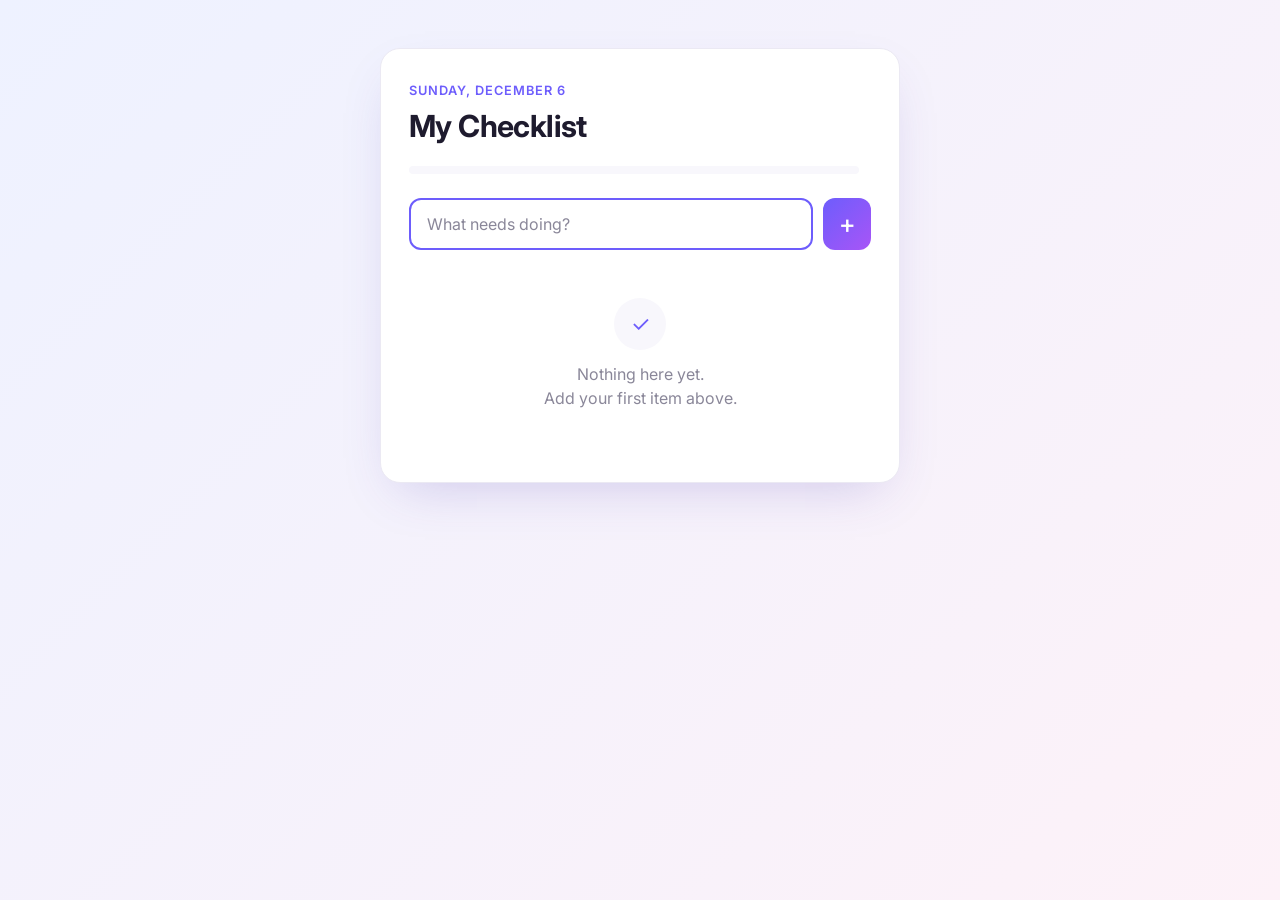
==== checklist.html @ 689a7118 "Number list items and let the checklist be renamed" ====
<!doctype html>
<html lang="en">
<head>
  <meta charset="utf-8">
  <meta name="viewport" content="width=device-width, initial-scale=1">
  <title>My Checklist</title>
  <link rel="preconnect" href="https://fonts.googleapis.com">
  <link rel="stylesheet" href="https://fonts.googleapis.com/css2?family=Inter:wght@400;500;600;700&display=swap">
  <link rel="stylesheet" href="styles.css">
  <script src="script.js" defer></script>
</head>
<body>
  <main class="card">
    <header>
      <p class="eyebrow" id="today"></p>
      <h1 id="title" title="Click to rename">My Checklist</h1>
      <div class="progress">
        <div class="progress-bar"><div class="progress-fill" id="progressFill"></div></div>
        <span class="count" id="count"></span>
      </div>
    </header>

    <form id="addForm" class="add-form">
      <input type="text" id="newItem" placeholder="What needs doing?" autocomplete="off" autofocus>
      <button class="add" type="submit" aria-label="Add item">+</button>
    </form>

    <ul id="list"></ul>

    <div class="empty" id="empty">
      <div class="empty-icon">✓</div>
      <p>Nothing here yet.<br>Add your first item above.</p>
    </div>

    <footer>
      <button class="clear" id="clearDone" type="button">Clear checked items</button>
    </footer>
  </main>
</body>
</html>
---- styles.css ----
/* ---------- Colors (light mode) ---------- */
:root {
  --bg-1: #eef2ff;
  --bg-2: #fdf2f8;
  --card: #ffffff;
  --text: #1e1b2e;
  --muted: #8a8799;
  --border: #ebe9f3;
  --row: #f8f7fc;
  --row-hover: #f1effa;
  --accent: #6d5dfc;
  --accent-2: #a855f7;
  --danger: #e5484d;
  --shadow: 0 20px 50px -20px rgba(80, 60, 180, 0.25);
}

/* ---------- Colors (dark mode) ---------- */
@media (prefers-color-scheme: dark) {
  :root {
    --bg-1: #12111c;
    --bg-2: #1b1426;
    --card: #1f1d2b;
    --text: #eceaf6;
    --muted: #8f8ba6;
    --border: #2d2a3d;
    --row: #262435;
    --row-hover: #2e2b40;
    --accent: #8b7dff;
    --accent-2: #c084fc;
    --danger: #ff6b70;
    --shadow: 0 20px 50px -20px rgba(0, 0, 0, 0.6);
  }
}

/* ---------- Page ---------- */
* { box-sizing: border-box; }

body {
  margin: 0;
  min-height: 100vh;
  padding: 48px 16px;
  background: linear-gradient(135deg, var(--bg-1), var(--bg-2));
  background-attachment: fixed;
  color: var(--text);
  font: 16px/1.5 "Inter", system-ui, -apple-system, "Segoe UI", sans-serif;
}

.card {
  max-width: 520px;
  margin: 0 auto;
  padding: 32px 28px 20px;
  background: var(--card);
  border: 1px solid var(--border);
  border-radius: 20px;
  box-shadow: var(--shadow);
}

/* ---------- Header ---------- */
.eyebrow {
  margin: 0;
  font-size: 0.8rem;
  font-weight: 600;
  letter-spacing: 0.08em;
  text-transform: uppercase;
  color: var(--accent);
}

h1 {
  margin: 4px 0 16px;
  font-size: 1.9rem;
  font-weight: 700;
  letter-spacing: -0.02em;
}

h1 {
  cursor: text;
  border-radius: 8px;
  transition: background 0.2s;
}

h1:hover { background: var(--row); }

/* Text box shown while renaming the checklist */
.title-input {
  display: block;
  width: 100%;
  margin: 4px 0 16px;
  padding: 0 6px;
  font: inherit;
  font-size: 1.9rem;
  font-weight: 700;
  letter-spacing: -0.02em;
  line-height: 1.2;
  color: var(--text);
  background: var(--card);
  border: 2px solid var(--accent);
  border-radius: 8px;
  outline: none;
}

.progress {
  display: flex;
  align-items: center;
  gap: 12px;
  margin-bottom: 24px;
}

.progress-bar {
  flex: 1;
  height: 8px;
  background: var(--row);
  border-radius: 99px;
  overflow: hidden;
}

.progress-fill {
  height: 100%;
  width: 0;
  background: linear-gradient(90deg, var(--accent), var(--accent-2));
  border-radius: 99px;
  transition: width 0.4s ease;
}

.count {
  font-size: 0.85rem;
  color: var(--muted);
  white-space: nowrap;
}

/* ---------- Add form ---------- */
.add-form {
  display: flex;
  gap: 10px;
  margin-bottom: 20px;
}

.add-form input {
  flex: 1;
  min-width: 0;
  padding: 12px 16px;
  font: inherit;
  color: var(--text);
  background: var(--row);
  border: 2px solid transparent;
  border-radius: 12px;
  transition: border-color 0.2s, background 0.2s;
}

.add-form input::placeholder { color: var(--muted); }

.add-form input:focus {
  outline: none;
  border-color: var(--accent);
  background: var(--card);
}

button {
  font: inherit;
  cursor: pointer;
  border: none;
  background: none;
}

.add {
  width: 48px;
  flex-shrink: 0;
  font-size: 1.6rem;
  font-weight: 500;
  color: #fff;
  background: linear-gradient(135deg, var(--accent), var(--accent-2));
  border-radius: 12px;
  transition: transform 0.15s, box-shadow 0.15s;
}

.add:hover {
  transform: translateY(-1px);
  box-shadow: 0 6px 16px -6px var(--accent);
}

.add:active { transform: translateY(0); }

/* ---------- List items ---------- */
ul {
  list-style: none;
  margin: 0;
  padding: 0;
}

li {
  display: flex;
  align-items: center;
  gap: 14px;
  padding: 12px 14px;
  margin-bottom: 8px;
  background: var(--row);
  border-radius: 12px;
  transition: background 0.2s;
}

li:hover { background: var(--row-hover); }

/* ⠿ drag handle */
.handle {
  flex-shrink: 0;
  margin: -4px -6px -4px -6px;
  padding: 4px 4px;
  font-size: 1.1rem;
  line-height: 1;
  color: var(--muted);
  border-radius: 6px;
  cursor: grab;
  opacity: 0.4;
  touch-action: none; /* stop the page scrolling while dragging on a phone */
  transition: opacity 0.2s, color 0.2s, background 0.2s;
}

li:hover .handle,
.handle:focus-visible { opacity: 1; }

.handle:hover { color: var(--accent); }

.handle:focus-visible {
  outline: 2px solid var(--accent);
  outline-offset: 1px;
}

/* The row being dragged lifts up */
li.dragging {
  position: relative;
  z-index: 1;
  background: var(--card);
  box-shadow: 0 10px 28px -10px rgba(60, 40, 160, 0.45), 0 0 0 2px var(--accent);
}

body.is-dragging,
body.is-dragging * {
  cursor: grabbing !important;
  user-select: none;
}

li.editing .handle { visibility: hidden; }

/* Only the item you just added slides in */
li.new { animation: pop-in 0.25s ease; }

@keyframes pop-in {
  from { opacity: 0; transform: translateY(-6px); }
  to   { opacity: 1; transform: translateY(0); }
}

/* Custom round checkbox */
li input[type="checkbox"] {
  appearance: none;
  flex-shrink: 0;
  width: 22px;
  height: 22px;
  margin: 0;
  border: 2px solid var(--muted);
  border-radius: 50%;
  cursor: pointer;
  display: grid;
  place-content: center;
  transition: background 0.2s, border-color 0.2s;
}

li input[type="checkbox"]::after {
  content: "✓";
  font-size: 0.8rem;
  font-weight: 700;
  color: #fff;
  transform: scale(0);
  transition: transform 0.15s;
}

li input[type="checkbox"]:checked {
  background: linear-gradient(135deg, var(--accent), var(--accent-2));
  border-color: transparent;
}

li input[type="checkbox"]:checked::after { transform: scale(1); }

li span {
  flex: 1;
  word-break: break-word;
  transition: color 0.2s;
}

li.done span {
  color: var(--muted);
  text-decoration: line-through;
}

/* Item number */
li span.num {
  flex: 0 0 auto;
  min-width: 1.5em;
  font-size: 0.85rem;
  font-weight: 600;
  text-align: right;
  font-variant-numeric: tabular-nums;
  color: var(--muted);
  text-decoration: none;
}

/* ✎ and ✕ buttons only show when hovering a row */
.icon-btn {
  padding: 4px 8px;
  font-size: 1rem;
  color: var(--muted);
  border-radius: 8px;
  opacity: 0;
  transition: opacity 0.2s, color 0.2s, background 0.2s;
}

li:hover .icon-btn,
.icon-btn:focus { opacity: 1; }

.edit:hover {
  color: var(--accent);
  background: color-mix(in srgb, var(--accent) 12%, transparent);
}

.remove:hover {
  color: var(--danger);
  background: color-mix(in srgb, var(--danger) 12%, transparent);
}

/* On touch screens there's no hover, so always show the buttons */
@media (hover: none) {
  .icon-btn { opacity: 1; }
}

/* Text box shown while editing an item */
.edit-input {
  flex: 1;
  min-width: 0;
  padding: 4px 8px;
  margin: -4px 0;
  font: inherit;
  color: var(--text);
  background: var(--card);
  border: 2px solid var(--accent);
  border-radius: 8px;
  outline: none;
}

/* Hide the ✎ / ✕ buttons while editing */
li.editing .icon-btn { display: none; }

/* ---------- Empty state ---------- */
.empty {
  padding: 28px 0 12px;
  text-align: center;
  color: var(--muted);
}

.empty-icon {
  width: 52px;
  height: 52px;
  margin: 0 auto 12px;
  display: grid;
  place-content: center;
  font-size: 1.4rem;
  color: var(--accent);
  background: var(--row);
  border-radius: 50%;
}

.empty p { margin: 0; }

/* ---------- Footer ---------- */
footer {
  display: flex;
  justify-content: flex-end;
  min-height: 32px;
  margin-top: 8px;
}

.clear {
  padding: 6px 10px;
  font-size: 0.85rem;
  color: var(--muted);
  border-radius: 8px;
  transition: color 0.2s, background 0.2s;
}

.clear:hover {
  color: var(--danger);
  background: color-mix(in srgb, var(--danger) 10%, transparent);
}
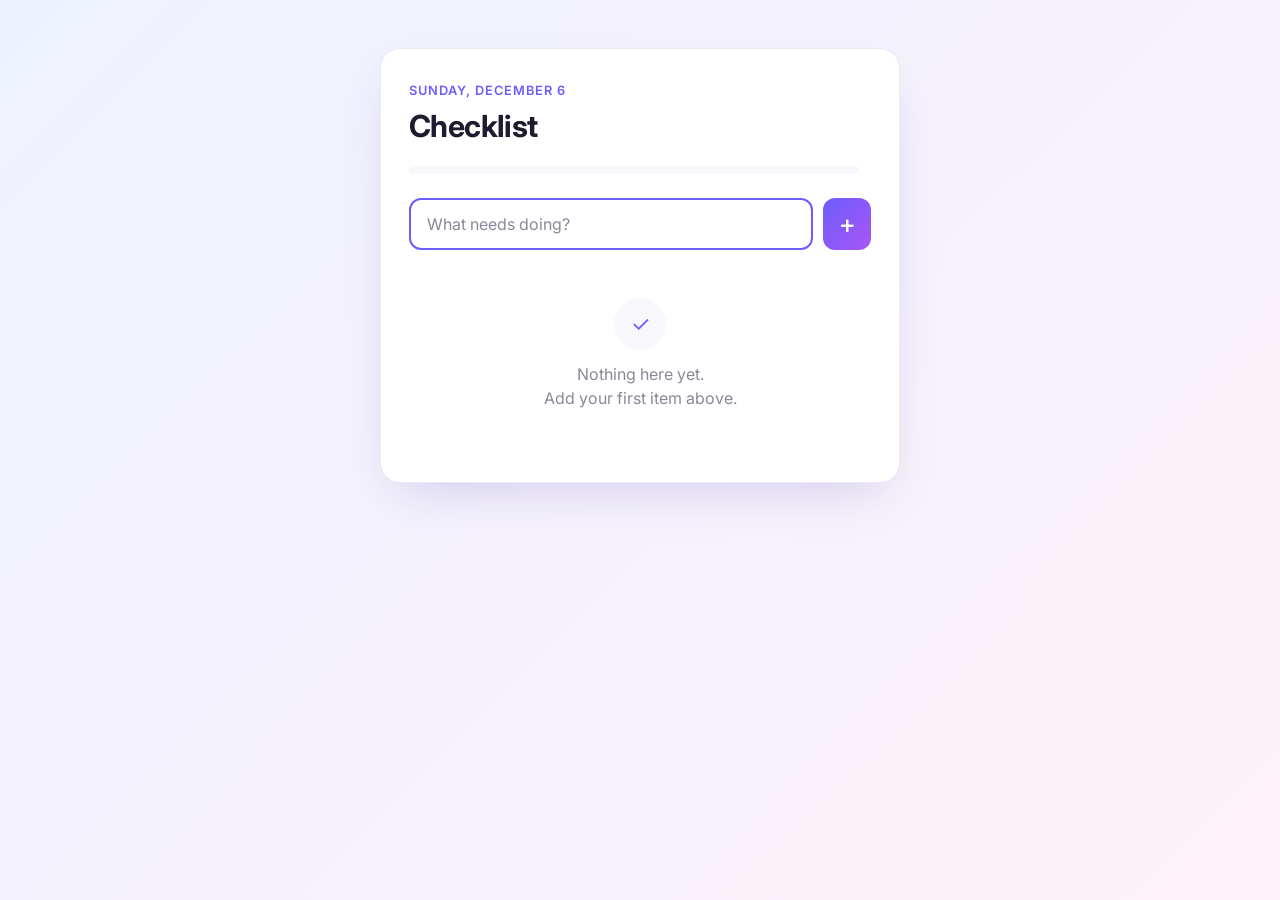
==== commit fe34ce88: "Default the list heading to Checklist Co-Authored-By: Claude Opus 5.5 <noreply@anthropic.com>" ====
--- a/checklist.html
+++ b/checklist.html
@@ -3,7 +3,16 @@
 <head>
   <meta charset="utf-8">
   <meta name="viewport" content="width=device-width, initial-scale=1">
-  <title>My Checklist</title>
+  <title>Checklist</title>
+  <meta name="description" content="A simple checklist that saves as you go and works offline.">
+  <meta name="theme-color" content="#6d5dfc">
+  <link rel="manifest" href="manifest.webmanifest">
+  <link rel="icon" type="image/png" href="icons/favicon.png">
+  <link rel="apple-touch-icon" href="icons/apple-touch-icon.png">
+  <meta name="apple-mobile-web-app-capable" content="yes">
+  <meta name="mobile-web-app-capable" content="yes">
+  <meta name="apple-mobile-web-app-title" content="Checklist">
+  <meta name="apple-mobile-web-app-status-bar-style" content="default">
   <link rel="preconnect" href="https://fonts.googleapis.com">
   <link rel="stylesheet" href="https://fonts.googleapis.com/css2?family=Inter:wght@400;500;600;700&display=swap">
   <link rel="stylesheet" href="styles.css">
@@ -13,7 +22,7 @@
   <main class="card">
     <header>
       <p class="eyebrow" id="today"></p>
-      <h1 id="title" title="Click to rename">My Checklist</h1>
+      <h1 id="title" title="Click to rename">Checklist</h1>
       <div class="progress">
         <div class="progress-bar"><div class="progress-fill" id="progressFill"></div></div>
         <span class="count" id="count"></span>
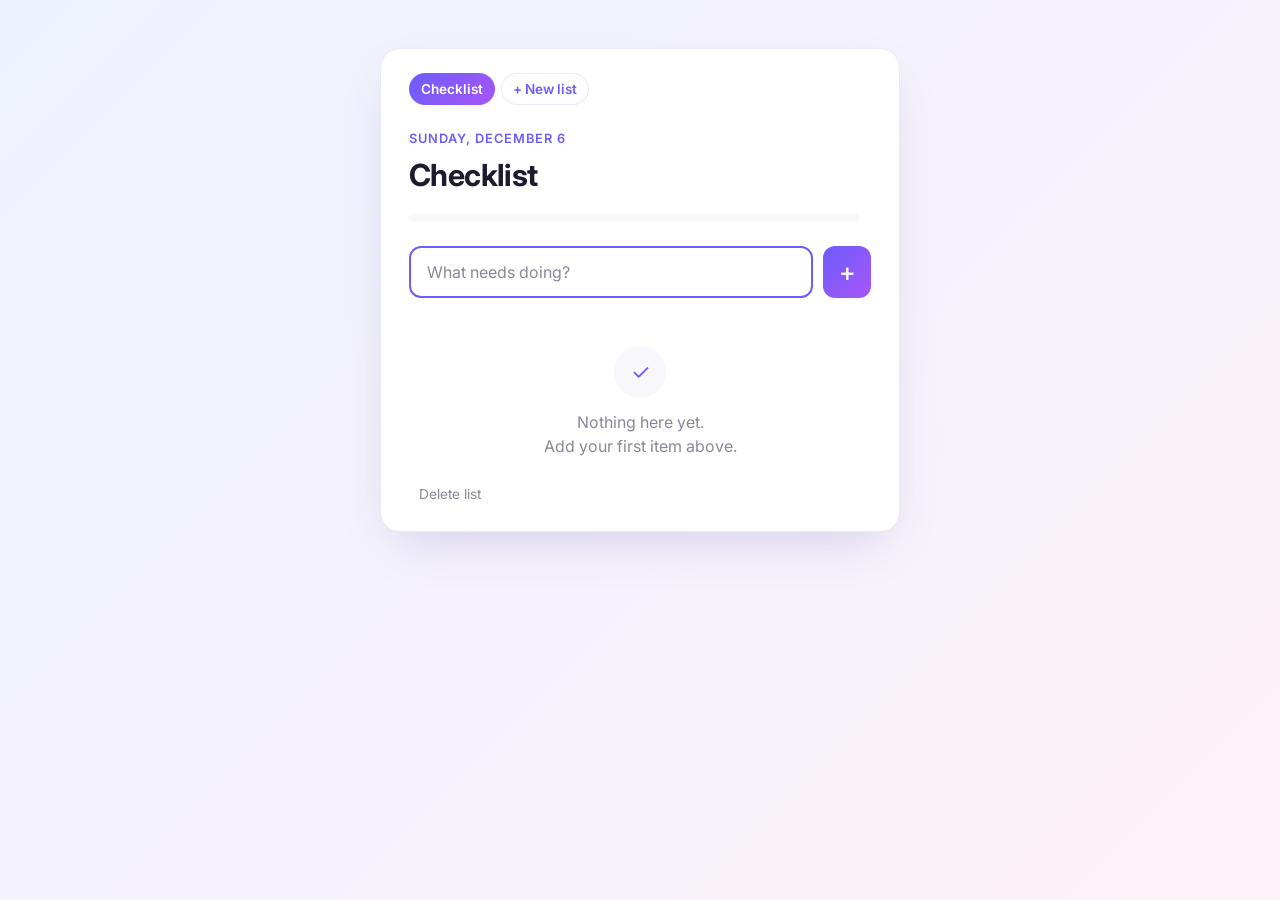
==== commit 5ddadd2e: "Support multiple lists Add tabs to switch between lists, a New list button and Delete list. Each lis" ====
--- a/checklist.html
+++ b/checklist.html
@@ -2,7 +2,7 @@
 <html lang="en">
 <head>
   <meta charset="utf-8">
-  <meta name="viewport" content="width=device-width, initial-scale=1">
+  <meta name="viewport" content="width=device-width, initial-scale=1, viewport-fit=cover">
   <title>Checklist</title>
   <meta name="description" content="A simple checklist that saves as you go and works offline.">
   <meta name="theme-color" content="#6d5dfc">
@@ -12,7 +12,7 @@
   <meta name="apple-mobile-web-app-capable" content="yes">
   <meta name="mobile-web-app-capable" content="yes">
   <meta name="apple-mobile-web-app-title" content="Checklist">
-  <meta name="apple-mobile-web-app-status-bar-style" content="default">
+  <meta name="apple-mobile-web-app-status-bar-style" content="black-translucent">
   <link rel="preconnect" href="https://fonts.googleapis.com">
   <link rel="stylesheet" href="https://fonts.googleapis.com/css2?family=Inter:wght@400;500;600;700&display=swap">
   <link rel="stylesheet" href="styles.css">
@@ -20,6 +20,8 @@
 </head>
 <body>
   <main class="card">
+    <nav class="tabs" id="tabs" aria-label="Your lists"></nav>
+
     <header>
       <p class="eyebrow" id="today"></p>
       <h1 id="title" title="Click to rename">Checklist</h1>
@@ -42,6 +44,7 @@
     </div>
 
     <footer>
+      <button class="clear" id="deleteList" type="button">Delete list</button>
       <button class="clear" id="clearDone" type="button">Clear checked items</button>
     </footer>
   </main>
--- a/styles.css
+++ b/styles.css
@@ -35,10 +35,22 @@
 /* ---------- Page ---------- */
 * { box-sizing: border-box; }
 
+/* Fill behind the iPhone status bar and home bar with the page color, not white */
+html {
+  min-height: 100%;
+  background: var(--bg-2);
+}
+
 body {
   margin: 0;
   min-height: 100vh;
-  padding: 48px 16px;
+  /* env(safe-area-inset-…) is the space taken by the iPhone notch and home bar,
+     so the card never sits underneath them */
+  padding:
+    max(48px, calc(env(safe-area-inset-top) + 24px))
+    calc(16px + env(safe-area-inset-right))
+    max(48px, calc(env(safe-area-inset-bottom) + 24px))
+    calc(16px + env(safe-area-inset-left));
   background: linear-gradient(135deg, var(--bg-1), var(--bg-2));
   background-attachment: fixed;
   color: var(--text);
@@ -53,6 +65,45 @@
   border: 1px solid var(--border);
   border-radius: 20px;
   box-shadow: var(--shadow);
+}
+
+/* ---------- List tabs ---------- */
+.tabs {
+  display: flex;
+  gap: 6px;
+  margin: -12px -4px 20px;
+  padding: 4px;
+  overflow-x: auto;        /* swipe sideways when there are lots of lists */
+  scrollbar-width: none;
+}
+.tabs::-webkit-scrollbar { display: none; }
+
+.tab {
+  flex: none;
+  max-width: 160px;
+  padding: 6px 12px;
+  font-size: 0.85rem;
+  font-weight: 600;
+  color: var(--muted);
+  background: var(--row);
+  border-radius: 999px;
+  white-space: nowrap;
+  overflow: hidden;
+  text-overflow: ellipsis; /* long names end in "…" */
+  transition: color 0.2s, background 0.2s;
+}
+.tab:hover { color: var(--text); background: var(--row-hover); }
+.tab:focus-visible { outline: 2px solid var(--accent); outline-offset: 2px; }
+
+.tab.active {
+  color: #fff;
+  background: linear-gradient(135deg, var(--accent), var(--accent-2));
+}
+
+.new-tab {
+  color: var(--accent);
+  background: transparent;
+  box-shadow: inset 0 0 0 1px var(--border);
 }
 
 /* ---------- Header ---------- */
@@ -371,7 +422,7 @@
 /* ---------- Footer ---------- */
 footer {
   display: flex;
-  justify-content: flex-end;
+  justify-content: space-between;
   min-height: 32px;
   margin-top: 8px;
 }
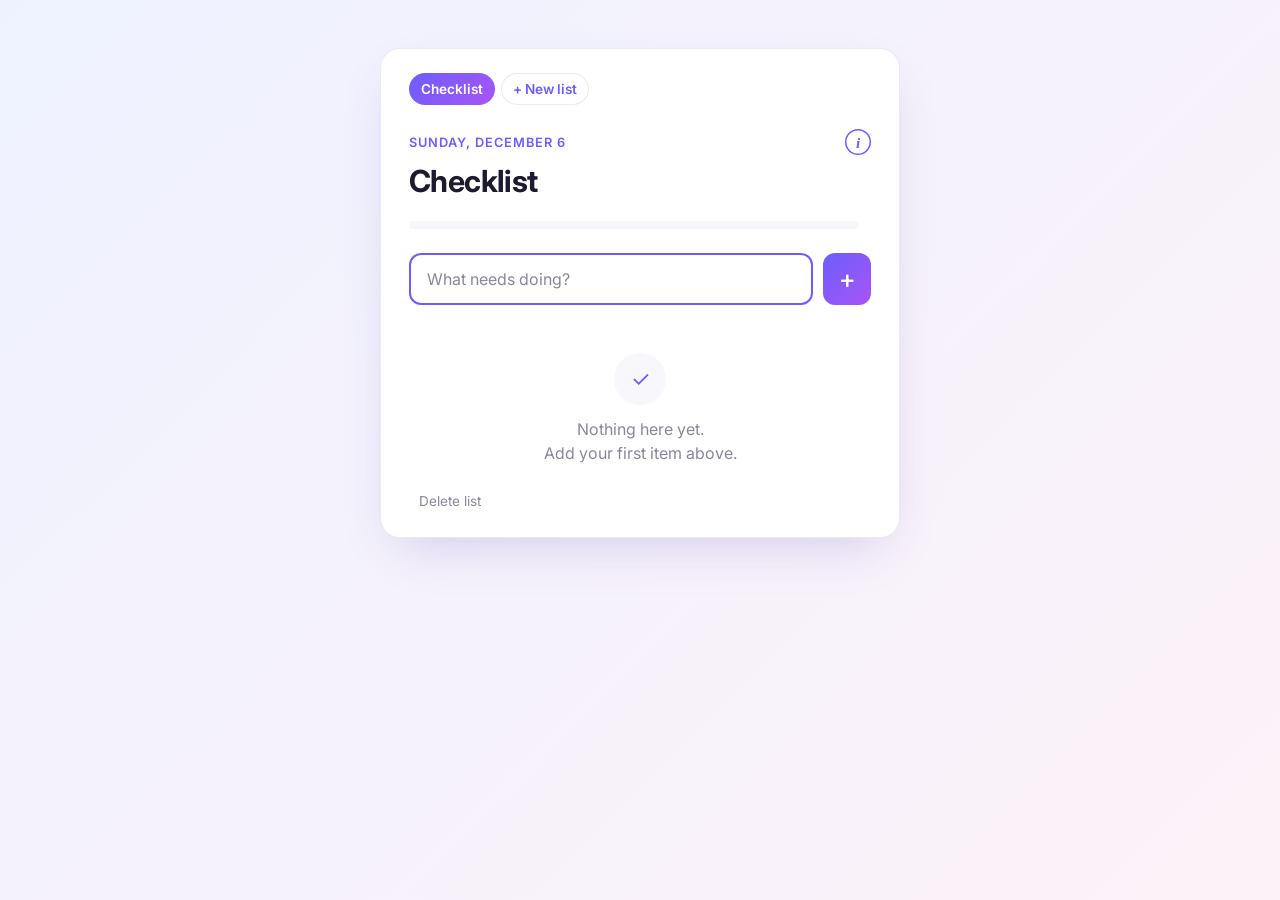
==== commit 1ded9e91: "Add a help button explaining how to use the app An "i" button next to the date opens a short guide t" ====
--- a/checklist.html
+++ b/checklist.html
@@ -23,7 +23,10 @@
     <nav class="tabs" id="tabs" aria-label="Your lists"></nav>
 
     <header>
-      <p class="eyebrow" id="today"></p>
+      <div class="header-top">
+        <p class="eyebrow" id="today"></p>
+        <button class="help-btn" id="helpBtn" type="button" aria-label="How to use" title="How to use">i</button>
+      </div>
       <h1 id="title" title="Click to rename">Checklist</h1>
       <div class="progress">
         <div class="progress-bar"><div class="progress-fill" id="progressFill"></div></div>
@@ -48,5 +51,37 @@
       <button class="clear" id="clearDone" type="button">Clear checked items</button>
     </footer>
   </main>
+
+  <dialog class="help" id="help" aria-labelledby="helpTitle">
+    <h2 id="helpTitle">How to use Checklist</h2>
+
+    <h3>Items</h3>
+    <ul>
+      <li><b>Add</b> – type in the box and press Enter or <b>+</b>.</li>
+      <li><b>Tick off</b> – tap the circle. The bar at the top shows how much is done.</li>
+      <li><b>Edit</b> – double-tap the text or tap <b>✎</b>. Enter saves, Escape cancels.</li>
+      <li><b>Remove</b> – tap <b>✕</b>, or <b>Clear checked items</b> to remove every ticked one.</li>
+      <li><b>Reorder</b> – drag the <b>⠿</b> handle up or down.</li>
+    </ul>
+
+    <h3>Lists</h3>
+    <ul>
+      <li><b>Switch</b> – tap a tab at the top. Swipe the tabs sideways if there are lots.</li>
+      <li><b>New list</b> – tap <b>+ New list</b>, then type its name.</li>
+      <li><b>Rename</b> – tap the list's title.</li>
+      <li><b>Delete</b> – tap <b>Delete list</b> at the bottom. It asks first.</li>
+    </ul>
+
+    <h3>Good to know</h3>
+    <ul>
+      <li>Everything saves by itself on this device, and works without internet.</li>
+      <li>Lists aren't shared between devices or browsers.</li>
+      <li>Add it to your home screen to use it like an app: in Safari tap Share → <b>Add to Home Screen</b>.</li>
+    </ul>
+
+    <form method="dialog">
+      <button class="help-close" type="submit">Got it</button>
+    </form>
+  </dialog>
 </body>
 </html>
--- a/styles.css
+++ b/styles.css
@@ -107,6 +107,31 @@
 }
 
 /* ---------- Header ---------- */
+.header-top {
+  display: flex;
+  align-items: center;
+  justify-content: space-between;
+  gap: 12px;
+}
+
+/* The little "i" button that opens the help */
+.help-btn {
+  flex: none;
+  width: 26px;
+  height: 26px;
+  font-family: Georgia, serif;
+  font-size: 0.95rem;
+  font-weight: 700;
+  font-style: italic;
+  line-height: 1;
+  color: var(--accent);
+  border-radius: 50%;
+  box-shadow: inset 0 0 0 1.5px currentColor;
+  transition: color 0.2s, background 0.2s;
+}
+.help-btn:hover { background: color-mix(in srgb, var(--accent) 12%, transparent); }
+.help-btn:focus-visible { outline: 2px solid var(--accent); outline-offset: 2px; }
+
 .eyebrow {
   margin: 0;
   font-size: 0.8rem;
@@ -439,3 +464,61 @@
   color: var(--danger);
   background: color-mix(in srgb, var(--danger) 10%, transparent);
 }
+
+/* ---------- Help ---------- */
+.help {
+  width: min(440px, calc(100% - 32px));
+  max-height: calc(100% - 48px);
+  padding: 24px 24px 20px;
+  color: var(--text);
+  background: var(--card);
+  border: 1px solid var(--border);
+  border-radius: 20px;
+  box-shadow: var(--shadow);
+  overflow-y: auto;
+}
+.help::backdrop {
+  background: rgba(20, 16, 40, 0.45);
+  backdrop-filter: blur(2px);
+}
+
+.help h2 {
+  margin: 0 0 4px;
+  font-size: 1.3rem;
+  letter-spacing: -0.01em;
+}
+.help h3 {
+  margin: 18px 0 6px;
+  font-size: 0.8rem;
+  font-weight: 600;
+  letter-spacing: 0.08em;
+  text-transform: uppercase;
+  color: var(--accent);
+}
+.help ul {
+  margin: 0;
+  padding-left: 18px;
+  font-size: 0.92rem;
+  list-style: disc;
+}
+/* Plain bullet points, not the checklist's item rows */
+.help li,
+.help li:hover {
+  display: list-item;
+  margin: 4px 0;
+  padding: 0;
+  background: none;
+  border-radius: 0;
+}
+.help li::marker { color: var(--muted); }
+
+.help-close {
+  display: block;
+  width: 100%;
+  margin-top: 20px;
+  padding: 10px;
+  font-weight: 600;
+  color: #fff;
+  background: linear-gradient(135deg, var(--accent), var(--accent-2));
+  border-radius: 12px;
+}
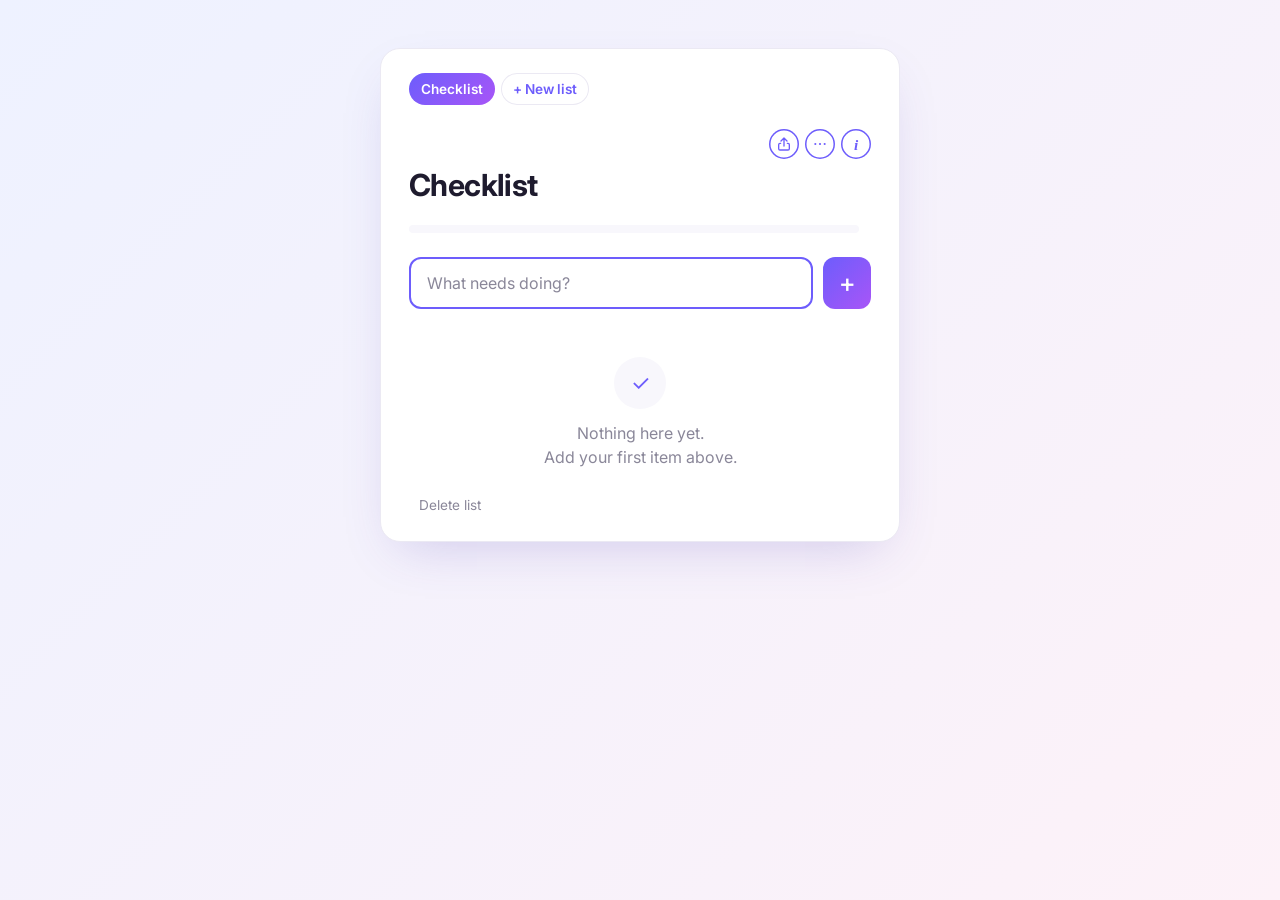
==== commit c2f18551: "Add sharing, undo, backups and more list tools - Share a list as text (or copy it where sharing isn'" ====
--- a/checklist.html
+++ b/checklist.html
@@ -24,8 +24,23 @@
 
     <header>
       <div class="header-top">
-        <p class="eyebrow" id="today"></p>
-        <button class="help-btn" id="helpBtn" type="button" aria-label="How to use" title="How to use">i</button>
+        <p class="eyebrow" id="updated"></p>
+        <div class="header-actions">
+          <button class="round-btn" id="shareBtn" type="button" aria-label="Share this list" title="Share this list">
+            <svg viewBox="0 0 24 24" aria-hidden="true"><path d="M12 15V3m0 0L7.5 7.5M12 3l4.5 4.5M7 11H6a2 2 0 0 0-2 2v6a2 2 0 0 0 2 2h12a2 2 0 0 0 2-2v-6a2 2 0 0 0-2-2h-1"/></svg>
+          </button>
+          <button class="round-btn" id="menuBtn" type="button" aria-label="More options" title="More options" aria-haspopup="true" aria-expanded="false" aria-controls="menu">
+            <svg viewBox="0 0 24 24" aria-hidden="true"><circle cx="5" cy="12" r="1.6"/><circle cx="12" cy="12" r="1.6"/><circle cx="19" cy="12" r="1.6"/></svg>
+          </button>
+          <button class="round-btn help-btn" id="helpBtn" type="button" aria-label="How to use" title="How to use">i</button>
+          <div class="menu" id="menu" hidden>
+            <button type="button" data-action="untick">Untick everything</button>
+            <button type="button" data-action="duplicate">Duplicate this list</button>
+            <hr>
+            <button type="button" data-action="backup">Back up all lists</button>
+            <button type="button" data-action="restore">Restore from a backup…</button>
+          </div>
+        </div>
       </div>
       <h1 id="title" title="Click to rename">Checklist</h1>
       <div class="progress">
@@ -52,6 +67,9 @@
     </footer>
   </main>
 
+  <div class="toast" id="toast" role="status" aria-live="polite"></div>
+  <input type="file" id="restoreFile" accept=".json,application/json" hidden>
+
   <dialog class="help" id="help" aria-labelledby="helpTitle">
     <h2 id="helpTitle">How to use Checklist</h2>
 
@@ -60,22 +78,31 @@
       <li><b>Add</b> – type in the box and press Enter or <b>+</b>.</li>
       <li><b>Tick off</b> – tap the circle. The bar at the top shows how much is done.</li>
       <li><b>Edit</b> – double-tap the text or tap <b>✎</b>. Enter saves, Escape cancels.</li>
-      <li><b>Remove</b> – tap <b>✕</b>, or <b>Clear checked items</b> to remove every ticked one.</li>
+      <li><b>Remove</b> – swipe the item left, or tap <b>✕</b>. <b>Clear checked items</b> removes every ticked one.</li>
       <li><b>Reorder</b> – drag the <b>⠿</b> handle up or down.</li>
+      <li><b>Oops?</b> – after removing anything, tap <b>Undo</b> in the message at the bottom.</li>
     </ul>
 
     <h3>Lists</h3>
     <ul>
-      <li><b>Switch</b> – tap a tab at the top. Swipe the tabs sideways if there are lots.</li>
+      <li><b>Switch</b> – tap a tab at the top. Each tab shows how many are done, like 2/5. Swipe the tabs sideways if there are lots.</li>
       <li><b>New list</b> – tap <b>+ New list</b>, then type its name.</li>
       <li><b>Rename</b> – tap the list's title.</li>
-      <li><b>Delete</b> – tap <b>Delete list</b> at the bottom. It asks first.</li>
+      <li><b>Reorder lists</b> – press and hold a tab, then drag it.</li>
+      <li><b>Delete</b> – tap <b>Delete list</b> at the bottom.</li>
+    </ul>
+
+    <h3>Buttons at the top</h3>
+    <ul>
+      <li><b>Share</b> (the box with an arrow) – send the list by text, email and more.</li>
+      <li><b>⋯</b> – untick everything to reuse a list, duplicate a list, or back up and restore all your lists.</li>
     </ul>
 
     <h3>Good to know</h3>
     <ul>
-      <li>Everything saves by itself on this device, and works without internet.</li>
-      <li>Lists aren't shared between devices or browsers.</li>
+      <li>Everything saves by itself on this device, and works without internet. The top of each list shows when it was last changed.</li>
+      <li>Lists aren't shared between devices or browsers. Use <b>⋯ → Back up all lists</b> to keep a copy or move them to another device.</li>
+      <li>On iPhone, deleting the app from the home screen deletes its lists, so back up first.</li>
       <li>Add it to your home screen to use it like an app: in Safari tap Share → <b>Add to Home Screen</b>.</li>
     </ul>
 
--- a/styles.css
+++ b/styles.css
@@ -80,7 +80,10 @@
 
 .tab {
   flex: none;
-  max-width: 160px;
+  display: flex;
+  align-items: center;
+  gap: 6px;
+  max-width: 180px;
   padding: 6px 12px;
   font-size: 0.85rem;
   font-weight: 600;
@@ -88,9 +91,24 @@
   background: var(--row);
   border-radius: 999px;
   white-space: nowrap;
+  transition: color 0.2s, background 0.2s, transform 0.15s;
+  -webkit-touch-callout: none; /* no iPhone pop-up when you press and hold to drag */
+  user-select: none;
+}
+.tab-name {
+  min-width: 0;
   overflow: hidden;
   text-overflow: ellipsis; /* long names end in "…" */
-  transition: color 0.2s, background 0.2s;
+}
+.tab-count {
+  flex: none;
+  font-size: 0.75rem;
+  font-weight: 500;
+  opacity: 0.75;
+}
+.tab.dragging {
+  transform: scale(1.08);
+  box-shadow: 0 6px 16px -6px var(--accent);
 }
 .tab:hover { color: var(--text); background: var(--row-hover); }
 .tab:focus-visible { outline: 2px solid var(--accent); outline-offset: 2px; }
@@ -114,23 +132,48 @@
   gap: 12px;
 }
 
-/* The little "i" button that opens the help */
+.header-actions {
+  position: relative; /* the ⋯ menu opens just below these buttons */
+  display: flex;
+  gap: 6px;
+  margin-left: auto;
+}
+
+/* The round Share, ⋯ and "i" buttons */
+.round-btn {
+  flex: none;
+  display: grid;
+  place-items: center;
+  width: 30px;
+  height: 30px;
+  padding: 0;
+  color: var(--accent);
+  border-radius: 50%;
+  box-shadow: inset 0 0 0 1.5px currentColor;
+  transition: color 0.2s, background 0.2s;
+}
+.round-btn svg {
+  width: 16px;
+  height: 16px;
+  fill: none;
+  stroke: currentColor;
+  stroke-width: 2;
+  stroke-linecap: round;
+  stroke-linejoin: round;
+}
+#menuBtn svg { fill: currentColor; stroke: none; }
+
 .help-btn {
-  flex: none;
-  width: 26px;
-  height: 26px;
   font-family: Georgia, serif;
   font-size: 0.95rem;
   font-weight: 700;
   font-style: italic;
   line-height: 1;
-  color: var(--accent);
-  border-radius: 50%;
-  box-shadow: inset 0 0 0 1.5px currentColor;
-  transition: color 0.2s, background 0.2s;
-}
-.help-btn:hover { background: color-mix(in srgb, var(--accent) 12%, transparent); }
-.help-btn:focus-visible { outline: 2px solid var(--accent); outline-offset: 2px; }
+}
+
+.round-btn:hover,
+.round-btn[aria-expanded="true"] { background: color-mix(in srgb, var(--accent) 12%, transparent); }
+.round-btn:focus-visible { outline: 2px solid var(--accent); outline-offset: 2px; }
 
 .eyebrow {
   margin: 0;
@@ -522,3 +565,84 @@
   background: linear-gradient(135deg, var(--accent), var(--accent-2));
   border-radius: 12px;
 }
+
+/* ---------- ⋯ menu ---------- */
+.menu {
+  position: absolute;
+  top: calc(100% + 8px);
+  right: 0;
+  z-index: 10;
+  min-width: 220px;
+  padding: 6px;
+  background: var(--card);
+  border: 1px solid var(--border);
+  border-radius: 14px;
+  box-shadow: var(--shadow);
+}
+.menu[hidden] { display: none; }
+.menu button {
+  display: block;
+  width: 100%;
+  padding: 10px 12px;
+  font-size: 0.92rem;
+  text-align: left;
+  color: var(--text);
+  border-radius: 8px;
+}
+.menu button:hover,
+.menu button:focus-visible {
+  background: var(--row-hover);
+  outline: none;
+}
+.menu hr {
+  margin: 6px 4px;
+  border: none;
+  border-top: 1px solid var(--border);
+}
+
+/* ---------- Swipe left to remove ---------- */
+#list li {
+  touch-action: pan-y; /* sideways finger moves are swipes, up/down still scrolls */
+  transition: background 0.2s, transform 0.2s, opacity 0.2s; /* slides back smoothly */
+}
+#list li.swiping { transition: none; }
+
+/* ---------- Message at the bottom (with Undo) ---------- */
+.toast {
+  position: fixed;
+  left: 50%;
+  bottom: calc(20px + env(safe-area-inset-bottom));
+  z-index: 20;
+  display: flex;
+  align-items: center;
+  gap: 14px;
+  max-width: calc(100% - 32px);
+  padding: 10px 10px 10px 16px;
+  font-size: 0.9rem;
+  color: #fff;
+  background: #2a2540;
+  border-radius: 14px;
+  box-shadow: 0 10px 30px -10px rgba(0, 0, 0, 0.5);
+  opacity: 0;
+  pointer-events: none;
+  transform: translate(-50%, 16px);
+  transition: opacity 0.2s, transform 0.2s;
+}
+.toast.show {
+  opacity: 1;
+  pointer-events: auto;
+  transform: translate(-50%, 0);
+}
+.toast span {
+  overflow: hidden;
+  white-space: nowrap;
+  text-overflow: ellipsis;
+}
+.toast button {
+  flex: none;
+  padding: 6px 12px;
+  font-weight: 600;
+  color: #c4b5fd;
+  border-radius: 8px;
+}
+.toast button:hover { background: rgba(255, 255, 255, 0.1); }
